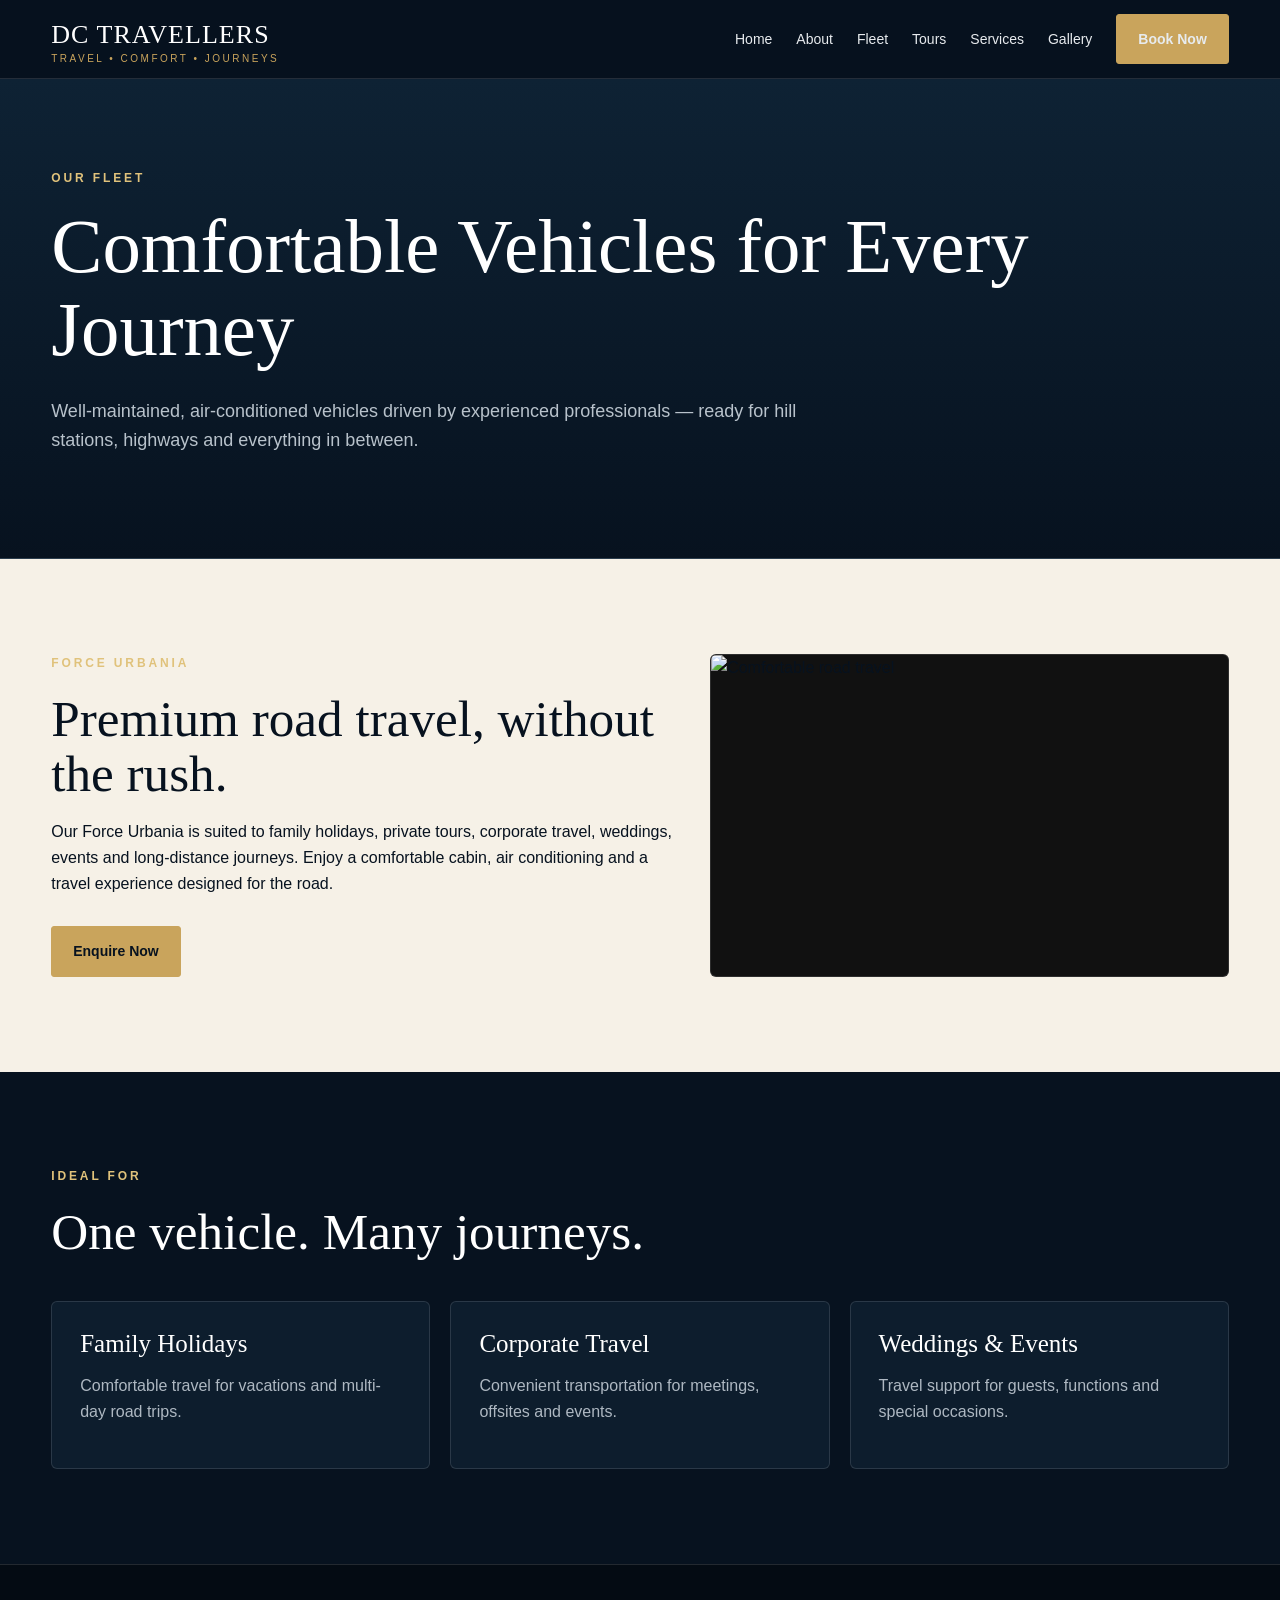
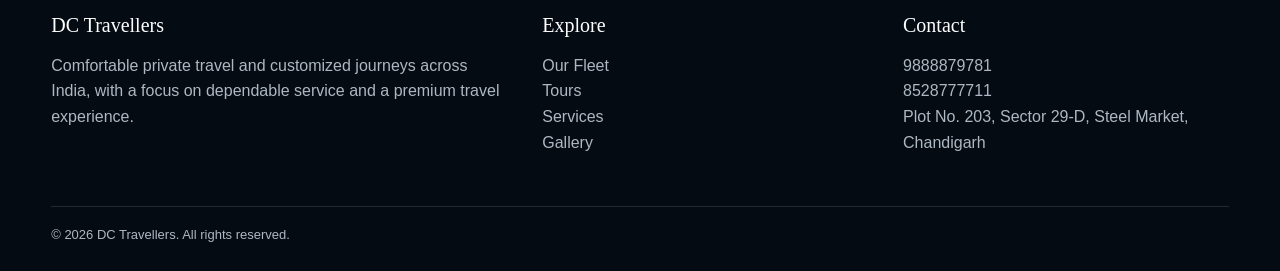
==== fleet.html @ d395c12d "Add files via upload upload dc travellers website" ====
<!doctype html><html lang="en"><head>
<meta charset="utf-8"><meta name="viewport" content="width=device-width,initial-scale=1">
<title>Fleet | DC Travellers Force Urbania</title><meta name="description" content="Explore the premium Force Urbania travel experience offered by DC Travellers.">
<meta name="theme-color" content="#07121f"><link rel="stylesheet" href="style.css">
<script type="application/ld+json">{"@context": "https://schema.org", "@type": "TravelAgency", "name": "DC Travellers", "url": "https://dctravellers.in", "telephone": "+91-9888879781", "address": {"@type": "PostalAddress", "streetAddress": "Plot No. 203, Sector 29-D, Steel Market", "addressLocality": "Chandigarh", "addressCountry": "IN"}}</script></head><body>

<header class="site-header"><div class="container nav">
<a class="logo" href="index.html">DC TRAVELLERS<span>TRAVEL • COMFORT • JOURNEYS</span></a>
<button class="menu-btn" aria-label="Menu">☰</button>
<nav class="nav-links">
<a href="index.html">Home</a><a href="about.html">About</a><a href="fleet.html">Fleet</a>
<a href="tours.html">Tours</a><a href="services.html">Services</a><a href="gallery.html">Gallery</a><a href="book.html" class="btn btn-primary">Book Now</a>
</nav></div></header>

<section class="page-hero"><div class="container"><div class="eyebrow">OUR FLEET</div><h1>Comfortable Vehicles for Every Journey</h1><p>Well-maintained, air-conditioned vehicles driven by experienced professionals — ready for hill stations, highways and everything in between.</p></div></section>
<section class="section section-light"><div class="container"><div class="contact-grid"><div><div class="eyebrow">FORCE URBANIA</div><h2>Premium road travel, without the rush.</h2><p>Our Force Urbania is suited to family holidays, private tours, corporate travel, weddings, events and long-distance journeys. Enjoy a comfortable cabin, air conditioning and a travel experience designed for the road.</p><div class="actions"><a class="btn btn-primary" href="book.html">Enquire Now</a></div></div>
<div class="image-card"><img src="https://images.unsplash.com/photo-1544620347-c4fd4a3d5957?auto=format&fit=crop&w=1200&q=85" alt="Comfortable road travel"></div></div></div></section>
<section class="section"><div class="container"><div class="section-head"><div class="eyebrow">IDEAL FOR</div><h2>One vehicle. Many journeys.</h2></div><div class="grid">
<div class="card"><h3>Family Holidays</h3><p>Comfortable travel for vacations and multi-day road trips.</p></div><div class="card"><h3>Corporate Travel</h3><p>Convenient transportation for meetings, offsites and events.</p></div><div class="card"><h3>Weddings &amp; Events</h3><p>Travel support for guests, functions and special occasions.</p></div></div></div></section>

<footer class="footer"><div class="container">
<div class="footer-grid">
<div><h3>DC Travellers</h3><p>Comfortable private travel and customized journeys across India, with a focus on dependable service and a premium travel experience.</p></div>
<div><h3>Explore</h3><p><a href="fleet.html">Our Fleet</a><br><a href="tours.html">Tours</a><br><a href="services.html">Services</a><br><a href="gallery.html">Gallery</a></p></div>
<div><h3>Contact</h3><p><a href="tel:+919888879781">9888879781</a><br><a href="tel:+918528777711">8528777711</a><br>Plot No. 203, Sector 29-D, Steel Market, Chandigarh</p></div>
</div><div class="copyright">© 2026 DC Travellers. All rights reserved.</div>
</div></footer>
<div class="mobile-cta"><a href="tel:+919888879781">Call Now</a><a href="https://wa.me/919888879781">WhatsApp</a></div>
<script src="script.js"></script></body></html>
---- style.css ----
:root{
  --navy:#07121f; --navy2:#0d1d2d; --gold:#c9a45c; --gold2:#e0c27b;
  --cream:#f6f1e7; --muted:#aeb8c2; --white:#fff; --line:rgba(255,255,255,.12);
  --max:1180px;
}
*{box-sizing:border-box}
html{scroll-behavior:smooth}
body{margin:0;font-family:Inter,Arial,sans-serif;background:var(--navy);color:var(--white);line-height:1.6}
a{color:inherit;text-decoration:none}
img{max-width:100%;display:block}
.container{width:min(var(--max),92%);margin:auto}
.site-header{position:sticky;top:0;z-index:50;background:rgba(7,18,31,.94);backdrop-filter:blur(12px);border-bottom:1px solid var(--line)}
.nav{height:78px;display:flex;align-items:center;justify-content:space-between;gap:30px}
.logo{font-family:Georgia,serif;font-size:26px;letter-spacing:.04em}
.logo span{display:block;font:10px Inter,Arial,sans-serif;letter-spacing:.25em;color:var(--gold);margin-top:-3px}
.nav-links{display:flex;gap:24px;align-items:center;font-size:14px}
.nav-links a{color:#e7ebee}.nav-links a:hover,.nav-links a.active{color:var(--gold2)}
.menu-btn{display:none;background:none;border:1px solid var(--line);color:#fff;padding:8px 10px;border-radius:8px}
.btn{display:inline-flex;align-items:center;justify-content:center;gap:8px;padding:13px 21px;border-radius:3px;font-weight:700;font-size:14px;transition:.2s;border:1px solid var(--gold)}
.btn-primary{background:var(--gold);color:#07121f}.btn-primary:hover{background:var(--gold2)}
.btn-ghost{color:#fff;border-color:rgba(255,255,255,.3)}.btn-ghost:hover{border-color:var(--gold);color:var(--gold2)}
.hero{min-height:690px;display:flex;align-items:center;position:relative;overflow:hidden;background:
linear-gradient(90deg,rgba(4,12,21,.94) 0%,rgba(4,12,21,.72) 48%,rgba(4,12,21,.38) 100%),
url('https://images.unsplash.com/photo-1469474968028-56623f02e42e?auto=format&fit=crop&w=1900&q=85') center/cover}
.hero:after{content:"";position:absolute;inset:auto 0 0;height:150px;background:linear-gradient(transparent,var(--navy))}
.hero-content{position:relative;z-index:2;max-width:760px;padding:90px 0}
.eyebrow{color:var(--gold2);font-size:12px;font-weight:800;letter-spacing:.24em;margin-bottom:18px}
h1,h2,h3{font-family:Georgia,'Times New Roman',serif;font-weight:500;line-height:1.08}
h1{font-size:clamp(46px,6vw,82px);margin:0 0 25px}
h2{font-size:clamp(34px,4vw,52px);margin:0 0 18px}
h3{font-size:25px;margin:0 0 10px}
.lead{font-size:19px;color:#d7dde2;max-width:680px}
.actions{display:flex;gap:12px;flex-wrap:wrap;margin-top:30px}
.section{padding:95px 0}
.section-light{background:var(--cream);color:var(--navy)}
.section-head{max-width:760px;margin-bottom:42px}
.section-head p{color:#71808d;font-size:17px}
.grid{display:grid;grid-template-columns:repeat(3,1fr);gap:20px}
.card{background:var(--navy2);border:1px solid var(--line);padding:28px;border-radius:6px}
.card-light{background:#fff;border:1px solid #e8e1d4;color:var(--navy)}
.icon{color:var(--gold2);font-size:25px;margin-bottom:18px}
.card p{color:#aeb8c2}.card-light p{color:#66727d}
.image-card{border-radius:6px;overflow:hidden;background:#111;border:1px solid var(--line)}
.image-card img{height:270px;width:100%;object-fit:cover}
.image-card .body{padding:20px}
.band{background:linear-gradient(120deg,#0c2033,#142b3d);padding:50px 0;border-top:1px solid var(--line);border-bottom:1px solid var(--line)}
.band-inner{display:flex;align-items:center;justify-content:space-between;gap:30px}
.stats{display:grid;grid-template-columns:repeat(3,1fr);gap:1px;background:var(--line);margin-top:35px}
.stat{background:var(--navy);padding:28px}.stat strong{font:32px Georgia,serif;color:var(--gold2);display:block}.stat span{color:var(--muted);font-size:13px}
.page-hero{padding:90px 0 85px;background:linear-gradient(180deg,#0e2234,var(--navy));border-bottom:1px solid var(--line)}
.page-hero p{max-width:760px;color:#b8c2cb;font-size:18px}
.gallery{display:grid;grid-template-columns:repeat(3,1fr);gap:16px}
.gallery img{height:300px;object-fit:cover;border-radius:5px;cursor:pointer;transition:.25s}.gallery img:hover{transform:scale(1.015)}
.form{display:grid;gap:15px;max-width:700px}
input,textarea,select{width:100%;padding:14px 15px;background:#fff;border:1px solid #d8d8d8;border-radius:4px;font:inherit;color:#111}
textarea{min-height:140px;resize:vertical}
.contact-grid{display:grid;grid-template-columns:1.1fr .9fr;gap:25px}
.contact-box{padding:30px;background:#fff;border:1px solid #e8e1d4;color:var(--navy);border-radius:6px}
.contact-item{padding:16px 0;border-bottom:1px solid #ece7dd}.contact-item:last-child{border-bottom:0}
.footer{padding:50px 0 25px;background:#040b13;border-top:1px solid var(--line);color:#aeb8c2}
.footer-grid{display:grid;grid-template-columns:1.4fr 1fr 1fr;gap:35px}
.footer h3{color:#fff;font-size:20px}.footer a:hover{color:var(--gold2)}
.copyright{border-top:1px solid var(--line);margin-top:35px;padding-top:18px;font-size:13px}
.mobile-cta{display:none}
@media(max-width:850px){
 .nav-links{display:none;position:absolute;left:0;right:0;top:78px;background:#07121f;padding:18px 4%;border-bottom:1px solid var(--line);flex-direction:column;align-items:flex-start}
 .nav-links.open{display:flex}.menu-btn{display:block}
 .hero{min-height:650px}.grid,.gallery{grid-template-columns:1fr 1fr}.contact-grid,.footer-grid{grid-template-columns:1fr}
 .band-inner{flex-direction:column;align-items:flex-start}
}
@media(max-width:560px){
 .grid,.gallery,.stats{grid-template-columns:1fr}.section{padding:70px 0}h1{font-size:48px}.hero-content{padding:70px 0}.lead{font-size:17px}
 .image-card img{height:230px}.mobile-cta{display:flex;position:fixed;bottom:0;left:0;right:0;z-index:60;background:#07121f;padding:9px;border-top:1px solid var(--line);gap:8px}.mobile-cta a{flex:1;text-align:center;padding:11px 5px;background:var(--gold);color:#07121f;font-weight:800;border-radius:4px;font-size:13px}
}
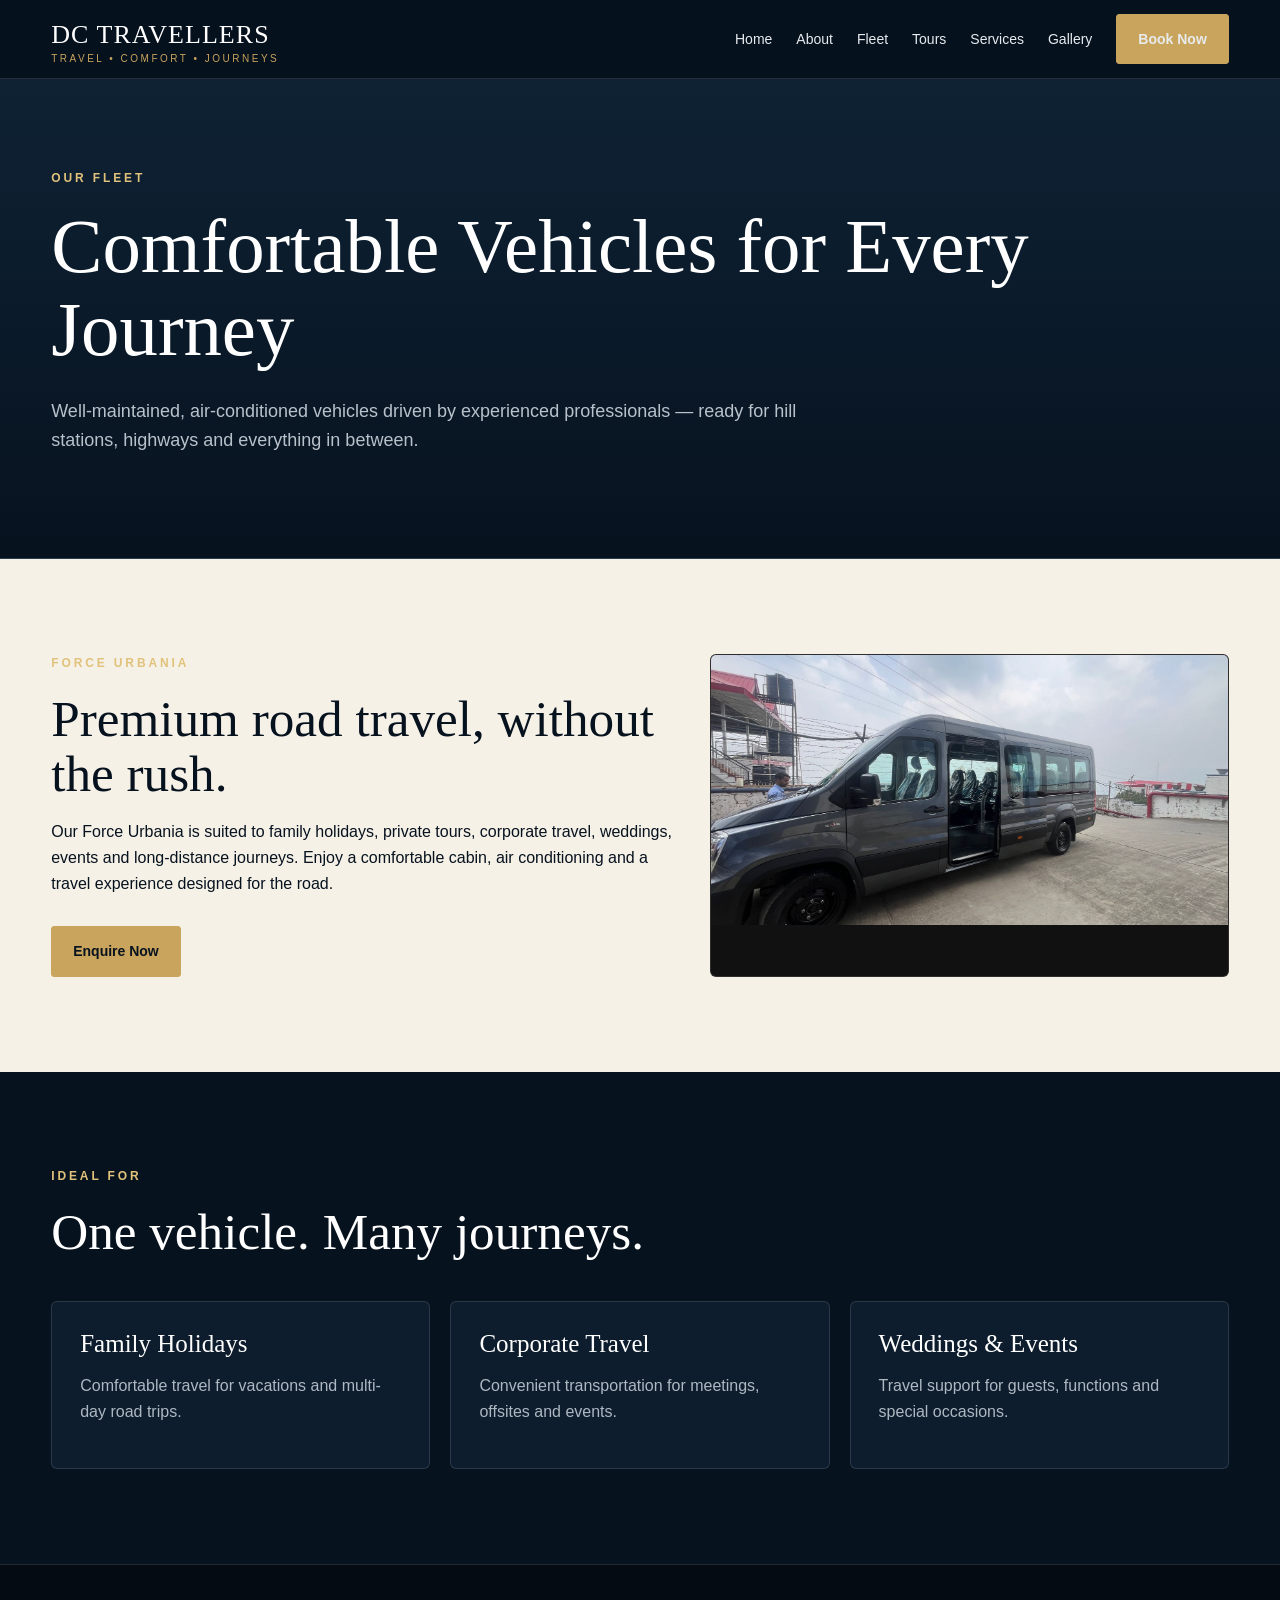
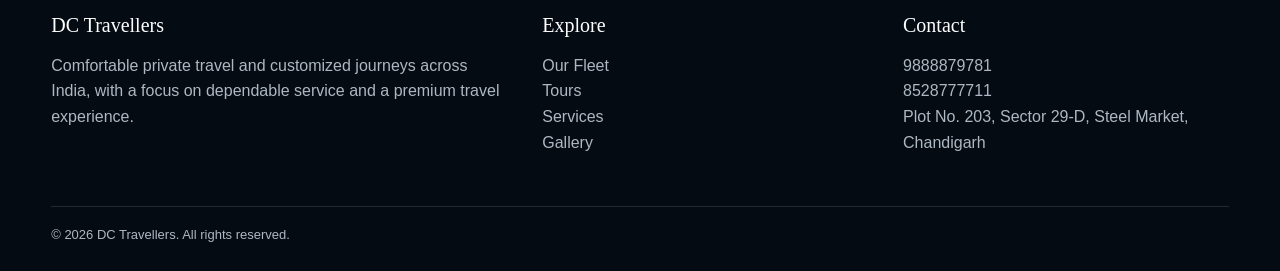
==== commit 1b612f50: "Add files via upload update website with dc travellers urbania photos" ====
--- a/fleet.html
+++ b/fleet.html
@@ -14,7 +14,7 @@
 
 <section class="page-hero"><div class="container"><div class="eyebrow">OUR FLEET</div><h1>Comfortable Vehicles for Every Journey</h1><p>Well-maintained, air-conditioned vehicles driven by experienced professionals — ready for hill stations, highways and everything in between.</p></div></section>
 <section class="section section-light"><div class="container"><div class="contact-grid"><div><div class="eyebrow">FORCE URBANIA</div><h2>Premium road travel, without the rush.</h2><p>Our Force Urbania is suited to family holidays, private tours, corporate travel, weddings, events and long-distance journeys. Enjoy a comfortable cabin, air conditioning and a travel experience designed for the road.</p><div class="actions"><a class="btn btn-primary" href="book.html">Enquire Now</a></div></div>
-<div class="image-card"><img src="https://images.unsplash.com/photo-1544620347-c4fd4a3d5957?auto=format&fit=crop&w=1200&q=85" alt="Comfortable road travel"></div></div></div></section>
+<div class="image-card"><img src="assets/urbania-side-dark.jpg" alt="DC Travellers Force Urbania"></div></div></div></section>
 <section class="section"><div class="container"><div class="section-head"><div class="eyebrow">IDEAL FOR</div><h2>One vehicle. Many journeys.</h2></div><div class="grid">
 <div class="card"><h3>Family Holidays</h3><p>Comfortable travel for vacations and multi-day road trips.</p></div><div class="card"><h3>Corporate Travel</h3><p>Convenient transportation for meetings, offsites and events.</p></div><div class="card"><h3>Weddings &amp; Events</h3><p>Travel support for guests, functions and special occasions.</p></div></div></div></section>
 
--- a/style.css
+++ b/style.css
@@ -22,7 +22,7 @@
 .btn-ghost{color:#fff;border-color:rgba(255,255,255,.3)}.btn-ghost:hover{border-color:var(--gold);color:var(--gold2)}
 .hero{min-height:690px;display:flex;align-items:center;position:relative;overflow:hidden;background:
 linear-gradient(90deg,rgba(4,12,21,.94) 0%,rgba(4,12,21,.72) 48%,rgba(4,12,21,.38) 100%),
-url('https://images.unsplash.com/photo-1469474968028-56623f02e42e?auto=format&fit=crop&w=1900&q=85') center/cover}
+url('assets/urbania-mountain.jpg') center/cover}
 .hero:after{content:"";position:absolute;inset:auto 0 0;height:150px;background:linear-gradient(transparent,var(--navy))}
 .hero-content{position:relative;z-index:2;max-width:760px;padding:90px 0}
 .eyebrow{color:var(--gold2);font-size:12px;font-weight:800;letter-spacing:.24em;margin-bottom:18px}
